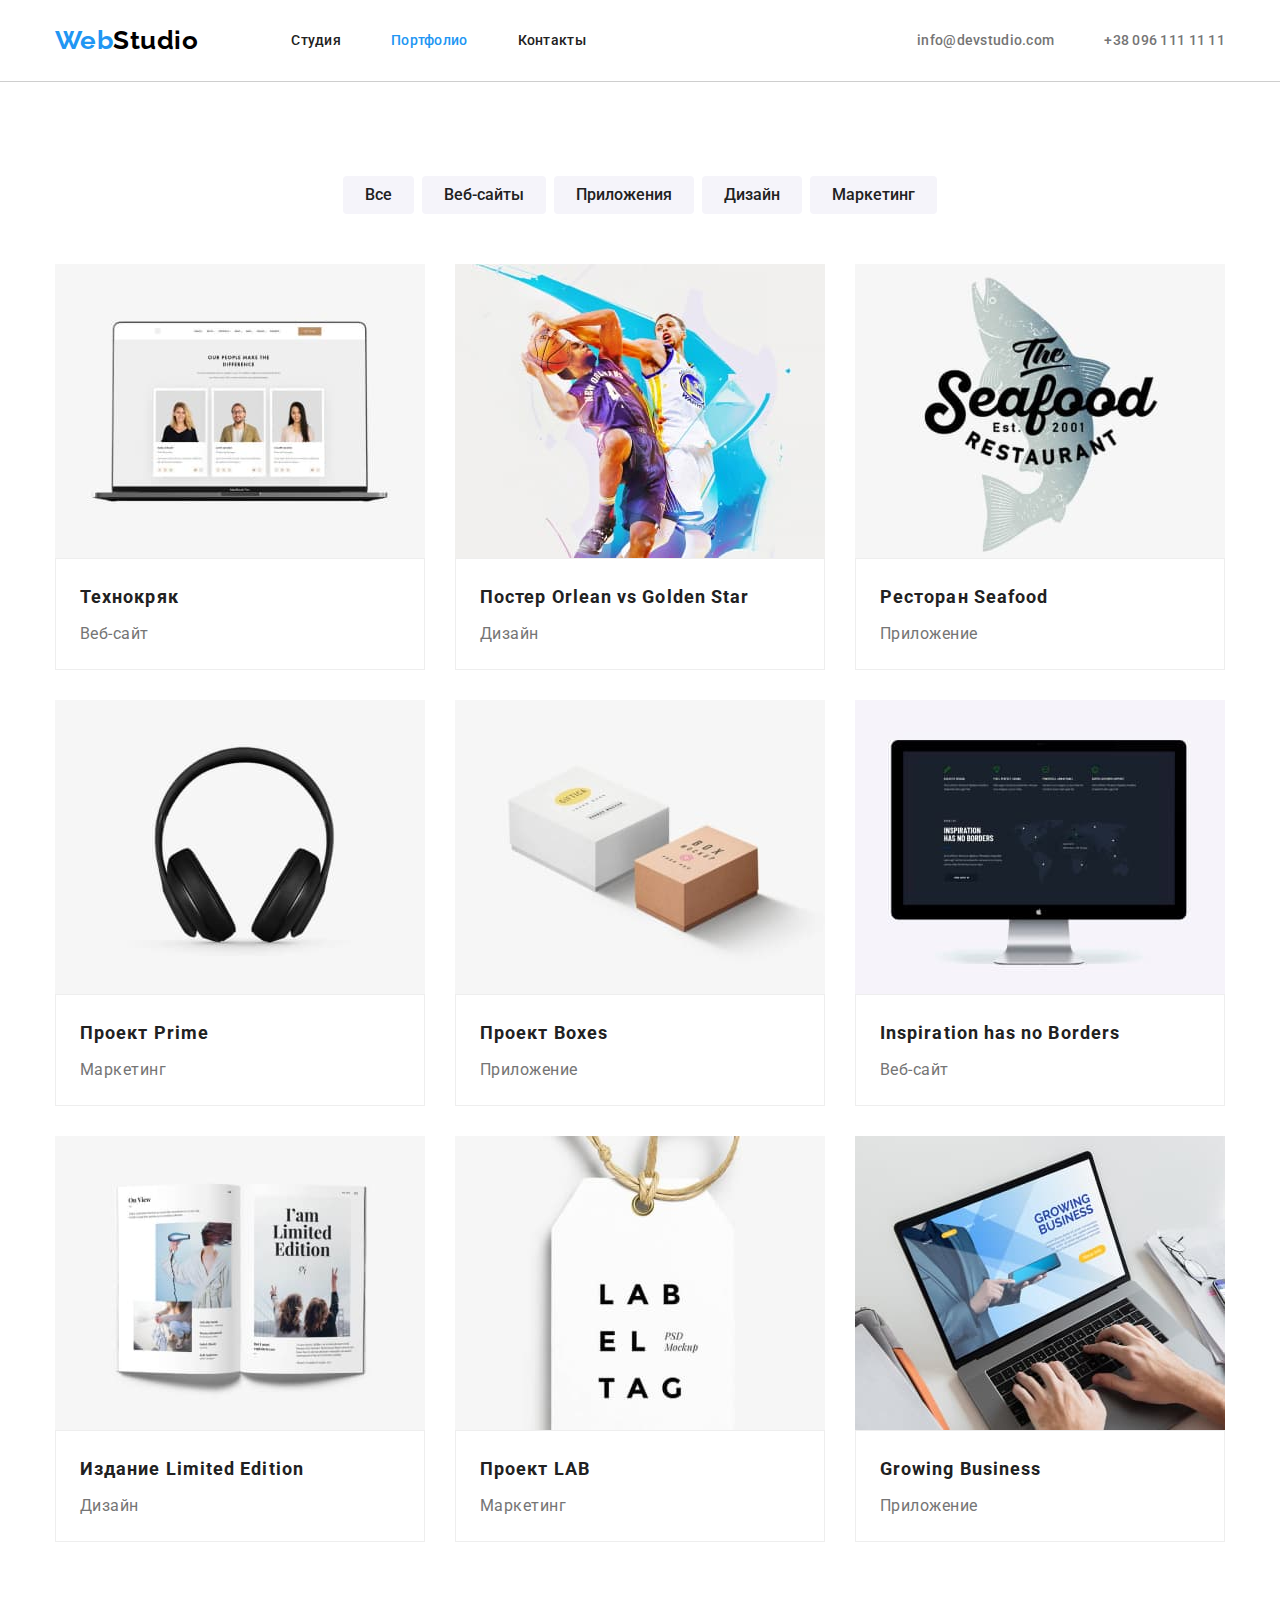
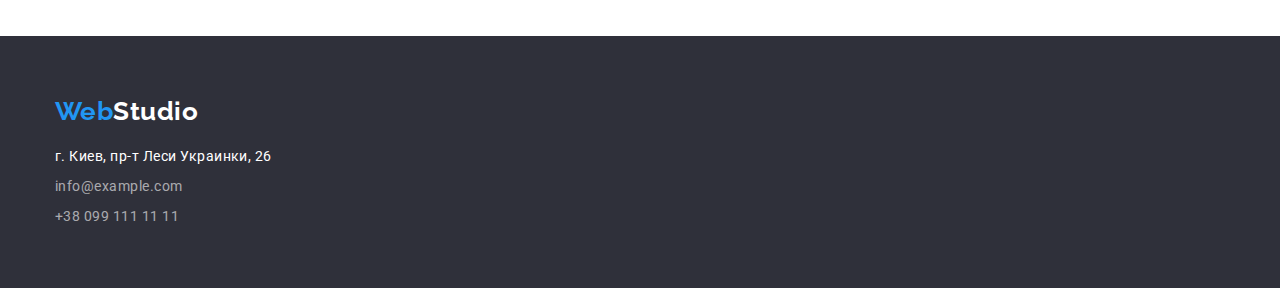
==== portfolio.html @ 85ff2ab3 "Копія файлів з дз 3" ====
<!DOCTYPE html>
<html lang="ru">
<head>
    <meta charset="UTF-8">
    <meta http-equiv="X-UA-Compatible" content="IE=edge">
    <meta name="viewport" content="width=device-width, initial-scale=1.0">
    <link rel="preconnect" href="https://fonts.googleapis.com">
    <link rel="preconnect" href="https://fonts.gstatic.com" crossorigin>
    <link href="https://fonts.googleapis.com/css2?family=Raleway:wght@700&family=Roboto:wght@400;500;700;900&display=swap" rel="stylesheet">
    <link rel="stylesheet" href="https://cdnjs.cloudflare.com/ajax/libs/modern-normalize/1.1.0/modern-normalize.min.css">
    <title>Portfolio</title>
    <link rel="stylesheet" href="./css/styles.css">
    
</head>
<body>
    <header class="header-section">
    <div class="container header-container">
        <a href="" class="logo link" lang="en">Web<span class="header-logo">Studio</span></a>
        <nav>
            <ul class="list header-nav">
                <li class="nav-item"><a href="./index.html" class="header-link link">Студия</a></li>
                <li class="nav-item"><a href="./portfolio.html" class="header-link link current">Портфолио</a></li>
                <li class="nav-item"><a href="" class="header-link link">Контакты</a></li>
            </ul>
        </nav>
        <ul class="list header-cont">
            <li class="cont-item"><a href="malito:info@devstudio.com" class="header-contact link">info@devstudio.com</a></li>
            <li class="cont-item"><a href="tel:+380961111111" class="header-contact link">+38 096 111 11 11</a></li>
        </ul>
    </div>  
    </header>
    <main>
        <section class="section">
        <div class="container">
            <h1 class="visualy-hidden">Портфолио</h1>
            <ul class="list porfolio-button">
                <li class="portfolio-item-btn"><button type="button" class="button-secondary">Все</button></li>
                <li class="portfolio-item-btn"><button type="button" class="button-secondary">Веб-сайты</button></li>
                <li class="portfolio-item-btn"><button type="button" class="button-secondary">Приложения</button></li>
                <li class="portfolio-item-btn"><button type="button" class="button-secondary">Дизайн</button></li>
                <li class="portfolio-item-btn"><button type="button" class="button-secondary">Маркетинг</button></li>
            </ul>
            <ul class="list portfolio-list">
                <li class="portfolio-item">
                    <img src="./images/img21.jpg" alt="Открытый ноутбук" width="370" height="294">
                 <div class="portfolio-cards">
                    <h2 class="portfolio-title">Технокряк</h2>
                    <p class="portfolio-text">Веб-сайт</p>
                 </div>
                </li>
                <li class="portfolio-item">
                    <img src="./images/img22.jpg" alt="Два баскетболиста" width="370" height="294">
                 <div class="portfolio-cards">
                    <h2 class="portfolio-title">Постер <span lang="en">Orlean vs Golden Star</span></h2>
                    <p class="portfolio-text">Дизайн</p>
                 </div>
                </li>
                <li class="portfolio-item">
                    <img src="./images/img23.jpg" alt="Логотип ресторана" width="370" height="294">
                  <div class="portfolio-cards">
                    <h2 class="portfolio-title">Ресторан <span lang="en">Seafood</span></h2>
                    <p class="portfolio-text">Приложение</p>
                 </div>
                </li>
                <li class="portfolio-item">
                    <img src="./images/img24.jpg" alt="Наушники" width="370" height="294">
                 <div class="portfolio-cards">
                    <h2 class="portfolio-title">Проект <span lang="en">Prime</span></h2>
                    <p class="portfolio-text">Маркетинг</p>
                 </div>
                </li>
                <li class="portfolio-item">
                    <img src="./images/img25.jpg" alt="Две коробки" width="370" height="294">
                  <div class="portfolio-cards">
                    <h2 class="portfolio-title">Проект <span lang="en">Boxes</span></h2>
                    <p class="portfolio-text">Приложение</p>
                 </div>
                </li>
                <li class="portfolio-item">
                    <img src="./images/img26.jpg" alt="Работающий монитор" width="370" height="294">
                  <div class="portfolio-cards">
                    <h2 lang="en" class="portfolio-title">Inspiration has no Borders</h2>
                    <p class="portfolio-text">Веб-сайт</p>
                 </div>
                </li>
                <li class="portfolio-item">
                    <img src="./images/img27.jpg" alt="Открытая книга" width="370" height="294">
                 <div class="portfolio-cards">
                    <h2 class="portfolio-title">Издание <span>Limited Edition</span></h2>
                    <p class="portfolio-text">Дизайн</p>
                 </div>
                </li>
                <li class="portfolio-item">
                    <img src="./images/img28.jpg" alt="Бирка" width="370" height="294">
                 <div class="portfolio-cards">
                    <h2 class="portfolio-title">Проект <span>LAB</span></h2>
                    <p class="portfolio-text">Маркетинг</p>
                 </div>
                </li>
                <li class="portfolio-item">
                    <img src="./images/img29.jpg" alt="Работа на ноутбуке" width="370" height="294">
                  <div class="portfolio-cards">
                    <h2 lang="en" class="portfolio-title">Growing Business</h2>
                    <p class="portfolio-text">Приложение</p>
                 </div> 
                </li>
            </ul>
        </div>
        </section>
    </main>
    <footer class="footer">
        <div class="container footer-section">
            <a href="" class="logo link logo-link" lang="en">Web<span class="footer-logo">Studio</span></a>
            <address>
                <ul class="list footer-list">
                    <li class="footer-item"><a href="https://goo.gl/maps/xNYy4oC4myurMbKr9" class="footer-link link" target="_blank" rel="noopener noreferer nofollow">г. Киев, пр-т Леси Украинки, 26</a></li>
                    <li class="footer-item"><a href="malito:info@example.com" class="footer-contact link">info@example.com</a></li>
                    <li class="footer-item"><a href="tel:+380991111111" class="footer-contact link">+38 099 111 11 11</a></li>
                </ul>   
            </address>
        </div>
        </footer>
</body>
</html>
---- css/styles.css ----
/* цвет текста заголовков, ссылок #212121 */ 

/* основной цвет текста #757575 */

/* текст белый #FFFFFF */

/* цвет ссылок в футере тел., почта #FFFFFF99 */

/* цвет ссылок активных #2196F3 */

:root {
    --primary-text-color: #757575;
    --title-text-color: #212121;
    --accent-color: #2196F3;
    --light-text-color: #FFFFFF;
    --primary-bg-color: #FFFFFF;
    --dark-bg-color: #2F303A;
    --buttom-bg-color: #F5F4FA;  
}

html {
    box-sizing: border-box;
}

*,
*::before,
*::after {
    box-sizing: inherit;
}

body {
    font-family: Roboto, sans-serif;
    letter-spacing: 0.03em;
    background-color: var(--primary-bg-color);
    color: var(--primary-text-color);
}

h1,
h2,
h3,
h4,
h5,
h6,
p {
    margin: 0;
}

ul,
ol {
    padding-left: 0;
    margin: 0;
}
img {
    display: block;
}

.container {
    width: 1200px;
    padding-left: 15px;
    padding-right: 15px;
    margin: 0 auto;
    /* outline: 2px solid red; */
}
.list {
    list-style: none;
}
.link {
    text-decoration: none;
}
.visualy-hidden {
    position: absolute;
    white-space: nowrap;
    width: 1px;
    height: 1px;
    overflow: hidden;
    border: 0;
    padding: 0;
    clip: rect(0 0 0 0);
    clip-path: inset(50%);
    margin: -1px;
}
.section {
    padding-top: 94px;
    padding-bottom: 94px;
}
.logo {
    margin-right: 93px;
    color: var(--accent-color);
    font-family: 'Raleway';
    font-weight: 700;
    font-size: 26px;
    line-height: 1.2;
}

/* Header */

.header-section {
    padding: 25px 0px;
    border-bottom: 1px solid #cecece; 
}
.header-container {
    display: flex;
    align-items: center;
}
.header-logo {
    color: #000000;
} 
.header-nav {
    display: flex;
}
.header-nav .nav-item:not(:last-child) {
    margin-right: 50px;
}
.header-cont {
    display: flex;
    margin-left: auto;
}
.header-link {
    display: block;
    height: 16px;
    font-weight: 500;
    font-size: 14px;
    line-height: 1.14;
    letter-spacing: 0.02em;
    color: var(--title-text-color);
}
.header-link:hover,
.header-link:focus {
    color: var(--accent-color);
}
.current {
    color: var(--accent-color);
}
.header-cont .cont-item:not(:last-child) {
    margin-right: 50px;
}
.header-contact {
    font-weight: 500;
    font-size: 14px;
    line-height: 1.14;
    letter-spacing: 0.02em;
    color: var(--primary-text-color); 
}
.header-contact:hover,
.header-contact:focus {
    color: var(--accent-color);
}

/* Hero */
.hero {
    padding-top: 200px;
    padding-bottom: 200px;
    text-align: center;
    background-color: var(--dark-bg-color);
}
.hero-title {
    margin-bottom: 30px;
    font-weight: 900;
    font-size: 44px;
    line-height: 1.36;
    letter-spacing: 0.06em;
    text-transform: uppercase;
    color: var(--light-text-color);
}
.button {
    font-family: inherit;
    font-weight: 700;
    font-size: 16px;
    line-height: 1.88;
    letter-spacing: 0.06em;
    border-radius: 4px;
    padding: 10px 32px;
    color: var(--light-text-color);
    background-color: var(--accent-color);
    cursor: pointer;
}
.button-secondary {
    padding: 6px 22px;
    border-radius: 4px;
    border: transparent;
    font-family: inherit;
    font-weight: 500;
    font-size: 16px;
    line-height: 1.62;
    text-align: center;
    color: var(--title-text-color);
    background-color: var(--buttom-bg-color);
    cursor: pointer;
}
.button-secondary:hover,
.button-secondary:focus {
    color: var(--light-text-color);
    background-color: var(--accent-color);
}
.porfolio-button {
    display: flex;
    justify-content: center;
    margin-bottom: 50px;
}
.porfolio-button .portfolio-item-btn:not(:last-child) {
    margin-right: 8px;
}
/* Section Особенности*/
.spesifics {
    display: flex;
}
.spesifics .item-spesifics:not(:last-child) {
    margin-right: 30px;
}
.item-spesifics {
    width: 270px;
}
.section-title {
    margin-bottom: 50px;
    font-size: 36px;
    line-height: 1.2;
    text-align: center;
    color: var(--title-text-color);
}
/* Webstudio gallery*/

.specifics-title {
    margin-bottom: 10px;
    font-size: 14px;
    line-height: 1.14;
    text-transform: uppercase;
    color: var(--title-text-color);
}
.specifics-text {
    font-size: 14px;
    line-height: 1.71;
}
.work {
    padding-bottom: 94px;
}
.photo-work {
    display: flex;
}
.photo-work .photo-work-item:not(:last-child) {
   margin-right: 30px;
}
.team-section {
    background-color: #f5f4fa;
}
.team-list {
    display: flex;
}
.team-item {
    width: 270px;
}
.team-list .team-item:not(:last-child) {
    margin-right: 30px;
}
.team-cards {
    padding: 30px 0px;
}
.photo-title {
    margin-bottom: 10px;
    text-align: center;
    font-weight: 500;
    font-size: 16px;
    line-height: 1.2;
    color: var(--title-text-color);
}
.photo-text {
    text-align: center;
    font-size: 16px;
    line-height: 1.2;
}

/* Portfolio */

.portfolio-list {
    display: flex;
    flex-wrap: wrap;
    margin-left: -30px;
    margin-top: -30px;
}
.portfolio-item {
    width: calc(100% / 3 - 30px);
    margin-left: 30px;
    margin-top: 30px;
}
.portfolio-cards {
    padding: 20px 24px 20px;
    border: 1px solid #eeeeee;
    
}
.portfolio-title {
    height: 36px;
    margin-bottom: 4px;

    font-size: 18px;
    line-height: 2.0;
    letter-spacing: 0.06em;
    color: var(--title-text-color);
}
.portfolio-text {
    height: 30px;

    font-size: 16px;
    line-height: 1.88;
}

/* Footer */
.footer {
    padding: 60px 0px; 
    background-color: var(--dark-bg-color);
}

.logo-link {
    display: block;
    margin-bottom: 20px;
}
.footer-logo {
    color: #FFFFFF;
}

address {
    font-style: normal;
}
.footer-list .footer-item:not(:last-child) {
    margin-bottom: 9px;
}
.footer-item {
    height: 21px;
}
.footer-link {
    font-size: 14px;
    line-height: 1.71px;
    color: var(--light-text-color);
}
.footer-link:hover,
.footer-link:focus {
    color: var(--accent-color);
}
.footer-contact {
    font-size: 14px;
    line-height: 1.71px;
    color: rgba(255, 255, 255, 0.6);
}
.footer-contact:hover,
.footer-contact:focus {
    color: var(--accent-color)
}
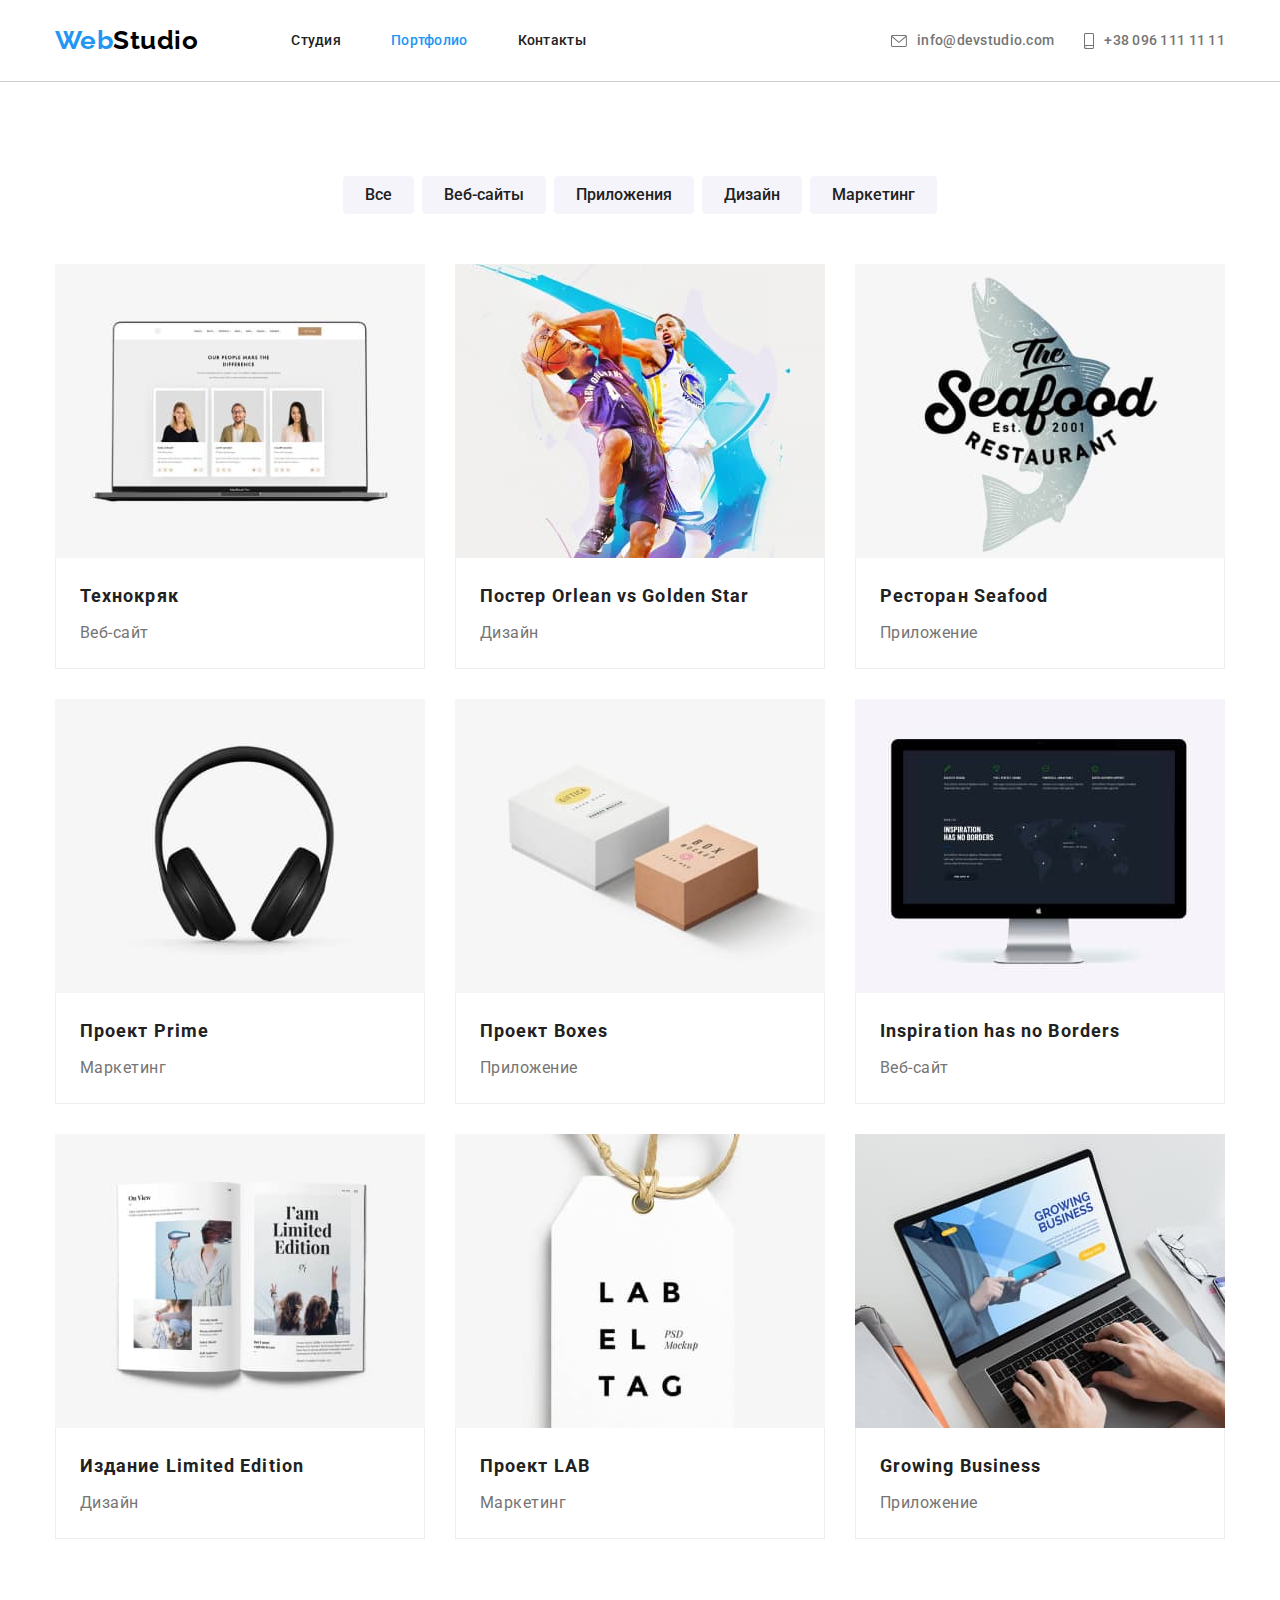
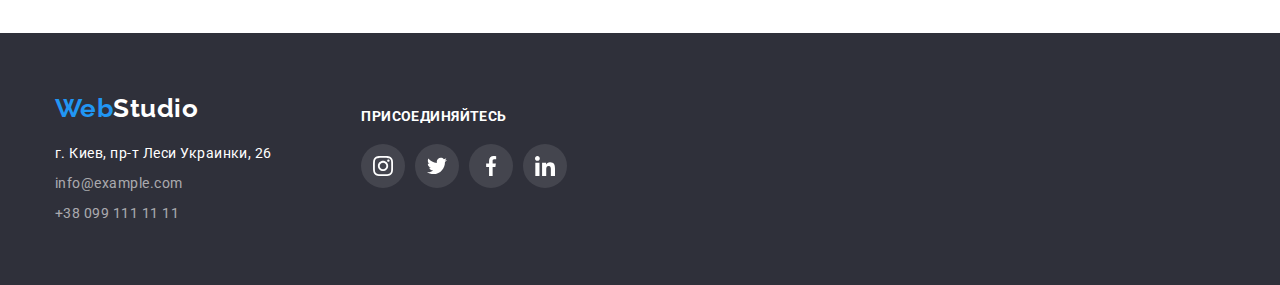
==== commit c547dbb4: "ДЗ 4 повна версія" ====
--- a/portfolio.html
+++ b/portfolio.html
@@ -24,9 +24,15 @@
             </ul>
         </nav>
         <ul class="list header-cont">
-            <li class="cont-item"><a href="malito:info@devstudio.com" class="header-contact link">info@devstudio.com</a></li>
-            <li class="cont-item"><a href="tel:+380961111111" class="header-contact link">+38 096 111 11 11</a></li>
-        </ul>
+            <li class="cont-item"><a href="malito:info@devstudio.com" class="header-contact link">
+                <svg class="icon-header" width="16" height="12">
+                    <use href="./images/icons.svg#icon-envelope"></use>
+                 </svg>info@devstudio.com</a></li>
+            <li class="cont-item"><a href="tel:+380961111111" class="header-contact link">
+                <svg class="icon-header" width="10" height="16">
+                    <use href="./images/icons.svg#icon-smartphone"></use>
+                </svg>+38 096 111 11 11</a></li>
+        </ul> 
     </div>  
     </header>
     <main>
@@ -109,15 +115,50 @@
         </section>
     </main>
     <footer class="footer">
-        <div class="container footer-section">
-            <a href="" class="logo link logo-link" lang="en">Web<span class="footer-logo">Studio</span></a>
-            <address>
-                <ul class="list footer-list">
-                    <li class="footer-item"><a href="https://goo.gl/maps/xNYy4oC4myurMbKr9" class="footer-link link" target="_blank" rel="noopener noreferer nofollow">г. Киев, пр-т Леси Украинки, 26</a></li>
-                    <li class="footer-item"><a href="malito:info@example.com" class="footer-contact link">info@example.com</a></li>
-                    <li class="footer-item"><a href="tel:+380991111111" class="footer-contact link">+38 099 111 11 11</a></li>
-                </ul>   
-            </address>
+        <div class="container footer-container">
+            <div class="footer-contact-container">
+                <a href="" class="logo link logo-link" lang="en">Web<span class="footer-logo">Studio</span></a>
+                <address>
+                    <ul class="list footer-list">
+                        <li class="footer-item"><a href="https://goo.gl/maps/xNYy4oC4myurMbKr9" class="footer-link link" target="_blank" rel="noopener noreferer nofollow">г. Киев, пр-т Леси Украинки, 26</a></li>
+                        <li class="footer-item"><a href="malito:info@example.com" class="footer-contact link">info@example.com</a></li>
+                        <li class="footer-item"><a href="tel:+380991111111" class="footer-contact link">+38 099 111 11 11</a></li>
+                    </ul>   
+                </address>
+            </div>
+            <div class="footer-soc-container">
+                <h2 class="footer-title">Присоединяйтесь</h2>
+                <ul class="footer-soc-list">
+                    <li class="footer-soc-item">
+                        <a href="" class="footer-soc-link">
+                            <svg class="icon-soc-footer" width="20" height="20">
+                                <use href="./images/icons.svg#icon-instagram"></use>
+                            </svg>
+                        </a>
+                    </li>
+                    <li class="footer-soc-item">
+                        <a href="" class="footer-soc-link">
+                            <svg class="icon-soc-footer" width="20" height="20">
+                                <use href="./images/icons.svg#icon-twitter"></use>
+                            </svg>
+                        </a>
+                    </li>
+                    <li class="footer-soc-item">
+                        <a href="" class="footer-soc-link">
+                            <svg class="icon-soc-footer" width="20" height="20">
+                                <use href="./images/icons.svg#icon-facebook"></use>
+                            </svg>
+                        </a>
+                    </li>
+                    <li class="footer-soc-item">
+                        <a href="" class="footer-soc-link">
+                            <svg class="icon-soc-footer" width="20" height="20">
+                                <use href="./images/icons.svg#icon-linkedin"></use>
+                            </svg>
+                        </a>
+                    </li>
+                </ul>
+            </div>
         </div>
         </footer>
 </body>
--- a/css/styles.css
+++ b/css/styles.css
@@ -132,26 +132,41 @@
     color: var(--accent-color);
 }
 .header-cont .cont-item:not(:last-child) {
-    margin-right: 50px;
+    margin-right: 30px;
 }
 .header-contact {
+    display: flex;
+    align-items: center;
     font-weight: 500;
     font-size: 14px;
     line-height: 1.14;
     letter-spacing: 0.02em;
-    color: var(--primary-text-color); 
+    color: var(--primary-text-color);
 }
 .header-contact:hover,
 .header-contact:focus {
     color: var(--accent-color);
 }
+.icon-header {
+    margin-right: 10px;
+    fill: currentColor;
+}
 
 /* Hero */
 .hero {
+    height: 600px;
+    max-width: 1600px;
+    margin-left: auto;
+    margin-right: auto;
     padding-top: 200px;
     padding-bottom: 200px;
     text-align: center;
-    background-color: var(--dark-bg-color);
+    background-color: #C4C4C4;
+    background-image: linear-gradient(
+        rgba(47, 48, 58, 0.4),
+        rgba(47, 48, 58, 0.4)
+        ),
+        url(../images/hero-bg.jpg);
 }
 .hero-title {
     margin-bottom: 30px;
@@ -191,6 +206,7 @@
 .button-secondary:focus {
     color: var(--light-text-color);
     background-color: var(--accent-color);
+    box-shadow: 0px 4px 4px 0px rgba(0, 0, 0, 0.25);
 }
 .porfolio-button {
     display: flex;
@@ -209,6 +225,15 @@
 }
 .item-spesifics {
     width: 270px;
+}
+.container-spesifics {
+    display: flex;
+    height: 120px;
+    justify-content: center;
+    align-items: center;
+    margin-bottom: 30px;
+    background-color: var(--buttom-bg-color); 
+
 }
 .section-title {
     margin-bottom: 50px;
@@ -247,6 +272,8 @@
 }
 .team-item {
     width: 270px;
+    box-shadow: 0px 4px 4px 0px rgba(0, 0, 0, 0.25);
+    border-radius: 4px;
 }
 .team-list .team-item:not(:last-child) {
     margin-right: 30px;
@@ -263,11 +290,72 @@
     color: var(--title-text-color);
 }
 .photo-text {
+    margin-bottom: 16px;
     text-align: center;
     font-size: 16px;
     line-height: 1.2;
 }
-
+.team-soc-list {
+    display: flex;
+    justify-content: center;
+}
+.team-soc {
+    display: flex;
+}
+.team-soc + .team-soc {
+    margin-left: 10px;
+}
+.team-soc-link {
+    display: flex;
+    justify-content: center;
+    align-items: center;
+    width: 44px;
+    height: 44px;
+    border-radius: 50%;
+    color: #afb1b8;
+}
+.team-soc-link:hover,
+.team-soc-link:focus {
+    background-color: var(--accent-color);
+    color: #FFFFFF;
+}
+.icon-soc-team {
+    fill: currentColor;
+}
+.icon-soc-team:hover {
+    fill: currentColor;
+}
+
+/* Постоянные клиенты */
+.client-list {
+    display: flex;
+}
+.client-item + .client-item {
+    margin-left: 30px;
+}
+.client-link {
+    display: flex;
+    width: 170px;
+    height: 92px;
+    border: 1px solid #afb1b8;
+    border-radius: 4px;
+    justify-content: center;
+    align-items: center;
+    cursor: pointer;
+    color: #afb1b8;
+}
+.client-link:hover,
+.client-link:focus {
+    border: solid var(--accent-color);
+    color: var(--accent-color);
+}
+.icon-client {
+    fill: currentColor;
+}
+.icon-client:hover,
+.icon-client:focus {
+    fill: currentColor;
+}
 /* Portfolio */
 
 .portfolio-list {
@@ -281,9 +369,14 @@
     margin-left: 30px;
     margin-top: 30px;
 }
+.portfolio-item:hover {
+    cursor: pointer;
+    box-shadow: 0px 4px 4px 0px rgba(0, 0, 0, 0.25);
+}
 .portfolio-cards {
     padding: 20px 24px 20px;
     border: 1px solid #eeeeee;
+    border-top: none;
     
 }
 .portfolio-title {
@@ -307,7 +400,12 @@
     padding: 60px 0px; 
     background-color: var(--dark-bg-color);
 }
-
+.footer-container {
+    display: flex;
+}
+.footer-contact-container {
+    margin-right: 70px;
+}
 .logo-link {
     display: block;
     margin-bottom: 20px;
@@ -343,5 +441,43 @@
 .footer-contact:focus {
     color: var(--accent-color)
 }
-
-
+.footer-title {
+    font-size: 14px;
+    height: 1.14;
+    letter-spacing: 0.03em;
+    text-transform: uppercase;
+    margin-bottom: 20px;
+    color: var(--light-text-color);
+}
+.footer-soc-container {
+    display: block;
+    width: 206px;
+    height: 80px;
+    margin-top: 15px;
+}
+.footer-soc-list {
+    display: flex;
+}
+.footer-soc-item {
+    display: flex;
+}
+.footer-soc-item + .footer-soc-item {
+    margin-left: 10px;
+}
+.footer-soc-link {
+    display: flex;
+    justify-content: center;
+    align-items: center;
+    width: 44px;
+    height: 44px;
+    border-radius: 50%;
+    cursor: pointer;
+    background-color: rgba(255, 255, 255, 0.1);
+}
+.footer-soc-link:hover,
+.footer-soc-link:focus {
+    background-color: var(--accent-color);
+}
+.icon-soc-footer {
+    fill: #FFFFFF;
+}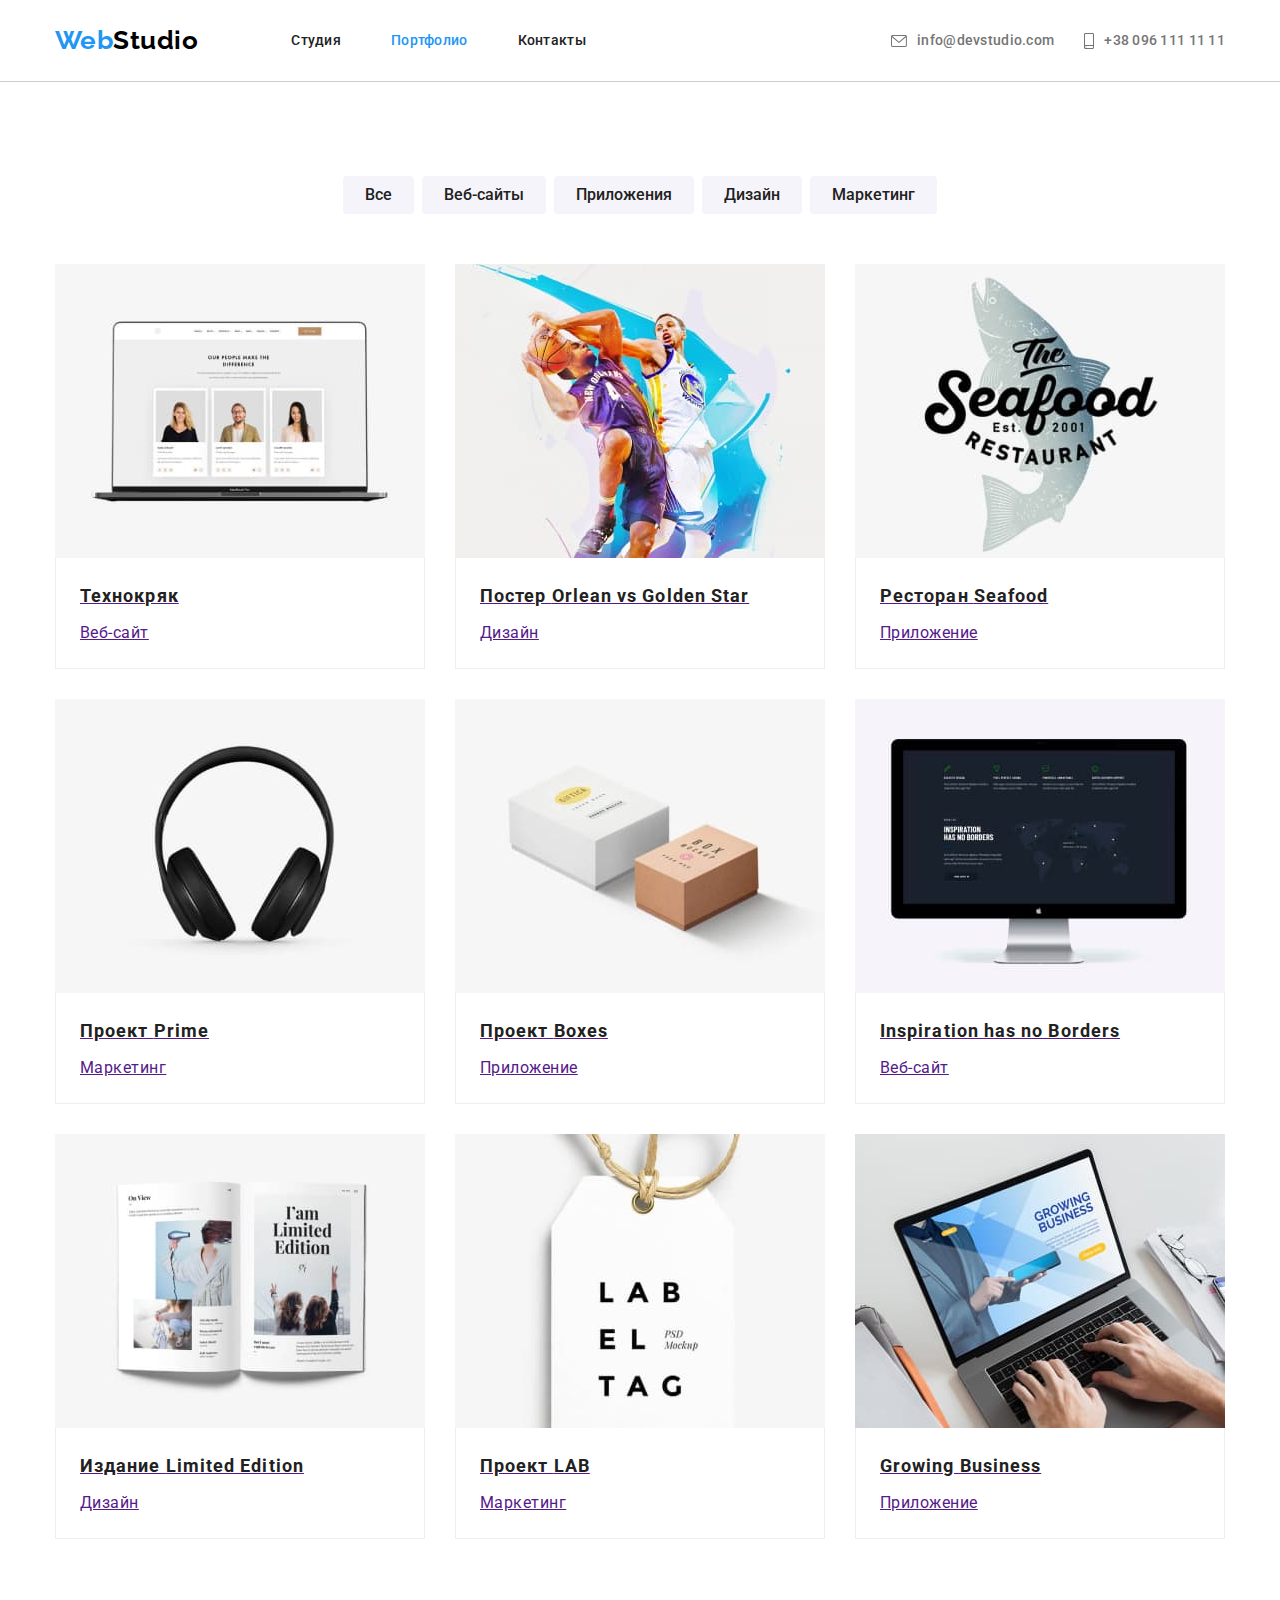
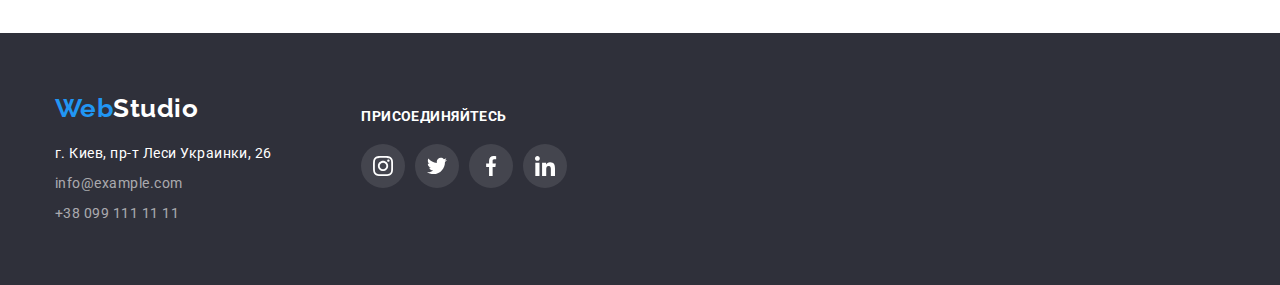
==== commit 50f113f5: "посилання в li Portfolio" ====
--- a/portfolio.html
+++ b/portfolio.html
@@ -48,67 +48,85 @@
             </ul>
             <ul class="list portfolio-list">
                 <li class="portfolio-item">
-                    <img src="./images/img21.jpg" alt="Открытый ноутбук" width="370" height="294">
-                 <div class="portfolio-cards">
-                    <h2 class="portfolio-title">Технокряк</h2>
-                    <p class="portfolio-text">Веб-сайт</p>
-                 </div>
+                    <a href="" class="portfolio-link">
+                        <img src="./images/img21.jpg" alt="Открытый ноутбук" width="370" height="294">
+                        <div class="portfolio-cards">
+                            <h2 class="portfolio-title">Технокряк</h2>
+                            <p class="portfolio-text">Веб-сайт</p>
+                        </div>
+                    </a>
                 </li>
                 <li class="portfolio-item">
-                    <img src="./images/img22.jpg" alt="Два баскетболиста" width="370" height="294">
-                 <div class="portfolio-cards">
-                    <h2 class="portfolio-title">Постер <span lang="en">Orlean vs Golden Star</span></h2>
-                    <p class="portfolio-text">Дизайн</p>
-                 </div>
+                    <a href="" class="portfolio-link">
+                        <img src="./images/img22.jpg" alt="Два баскетболиста" width="370" height="294">
+                        <div class="portfolio-cards">
+                            <h2 class="portfolio-title">Постер <span lang="en">Orlean vs Golden Star</span></h2>
+                            <p class="portfolio-text">Дизайн</p>
+                        </div>
+                    </a>
                 </li>
                 <li class="portfolio-item">
-                    <img src="./images/img23.jpg" alt="Логотип ресторана" width="370" height="294">
-                  <div class="portfolio-cards">
-                    <h2 class="portfolio-title">Ресторан <span lang="en">Seafood</span></h2>
-                    <p class="portfolio-text">Приложение</p>
-                 </div>
+                    <a href="" class="portfolio-link">
+                        <img src="./images/img23.jpg" alt="Логотип ресторана" width="370" height="294">
+                        <div class="portfolio-cards">
+                        <h2 class="portfolio-title">Ресторан <span lang="en">Seafood</span></h2>
+                        <p class="portfolio-text">Приложение</p>
+                        </div>
+                    </a>
                 </li>
                 <li class="portfolio-item">
-                    <img src="./images/img24.jpg" alt="Наушники" width="370" height="294">
-                 <div class="portfolio-cards">
-                    <h2 class="portfolio-title">Проект <span lang="en">Prime</span></h2>
-                    <p class="portfolio-text">Маркетинг</p>
-                 </div>
+                    <a href="" class="portfolio-link">
+                        <img src="./images/img24.jpg" alt="Наушники" width="370" height="294">
+                        <div class="portfolio-cards">
+                        <h2 class="portfolio-title">Проект <span lang="en">Prime</span></h2>
+                        <p class="portfolio-text">Маркетинг</p>
+                         </div>
+                    </a>
                 </li>
                 <li class="portfolio-item">
-                    <img src="./images/img25.jpg" alt="Две коробки" width="370" height="294">
-                  <div class="portfolio-cards">
-                    <h2 class="portfolio-title">Проект <span lang="en">Boxes</span></h2>
-                    <p class="portfolio-text">Приложение</p>
-                 </div>
+                    <a href="" class="portfolio-link">
+                        <img src="./images/img25.jpg" alt="Две коробки" width="370" height="294">
+                        <div class="portfolio-cards">
+                        <h2 class="portfolio-title">Проект <span lang="en">Boxes</span></h2>
+                        <p class="portfolio-text">Приложение</p>
+                        </div>
+                    </a>
                 </li>
                 <li class="portfolio-item">
-                    <img src="./images/img26.jpg" alt="Работающий монитор" width="370" height="294">
-                  <div class="portfolio-cards">
-                    <h2 lang="en" class="portfolio-title">Inspiration has no Borders</h2>
-                    <p class="portfolio-text">Веб-сайт</p>
-                 </div>
+                    <a href="" class="portfolio-link">
+                        <img src="./images/img26.jpg" alt="Работающий монитор" width="370" height="294">
+                        <div class="portfolio-cards">
+                        <h2 lang="en" class="portfolio-title">Inspiration has no Borders</h2>
+                        <p class="portfolio-text">Веб-сайт</p>
+                        </div>
+                    </a>
                 </li>
                 <li class="portfolio-item">
-                    <img src="./images/img27.jpg" alt="Открытая книга" width="370" height="294">
-                 <div class="portfolio-cards">
-                    <h2 class="portfolio-title">Издание <span>Limited Edition</span></h2>
-                    <p class="portfolio-text">Дизайн</p>
-                 </div>
+                    <a href="" class="portfolio-link">
+                        <img src="./images/img27.jpg" alt="Открытая книга" width="370" height="294">
+                        <div class="portfolio-cards">
+                        <h2 class="portfolio-title">Издание <span>Limited Edition</span></h2>
+                        <p class="portfolio-text">Дизайн</p>
+                        </div>
+                    </a>
                 </li>
                 <li class="portfolio-item">
-                    <img src="./images/img28.jpg" alt="Бирка" width="370" height="294">
-                 <div class="portfolio-cards">
-                    <h2 class="portfolio-title">Проект <span>LAB</span></h2>
-                    <p class="portfolio-text">Маркетинг</p>
-                 </div>
+                    <a href="" class="portfolio-link">
+                        <img src="./images/img28.jpg" alt="Бирка" width="370" height="294">
+                        <div class="portfolio-cards">
+                        <h2 class="portfolio-title">Проект <span>LAB</span></h2>
+                        <p class="portfolio-text">Маркетинг</p>
+                        </div>
+                    </a>
                 </li>
                 <li class="portfolio-item">
-                    <img src="./images/img29.jpg" alt="Работа на ноутбуке" width="370" height="294">
-                  <div class="portfolio-cards">
-                    <h2 lang="en" class="portfolio-title">Growing Business</h2>
-                    <p class="portfolio-text">Приложение</p>
-                 </div> 
+                    <a href="" class="portfolio-link">
+                        <img src="./images/img29.jpg" alt="Работа на ноутбуке" width="370" height="294">
+                        <div class="portfolio-cards">
+                        <h2 lang="en" class="portfolio-title">Growing Business</h2>
+                        <p class="portfolio-text">Приложение</p>
+                        </div>
+                    </a>
                 </li>
             </ul>
         </div>
--- a/css/styles.css
+++ b/css/styles.css
@@ -346,7 +346,7 @@
 }
 .client-link:hover,
 .client-link:focus {
-    border: solid var(--accent-color);
+    border-color: var(--accent-color);
     color: var(--accent-color);
 }
 .icon-client {
@@ -369,7 +369,12 @@
     margin-left: 30px;
     margin-top: 30px;
 }
-.portfolio-item:hover {
+
+.portfolio-link {
+    display: block;
+}
+
+.portfolio-link:hover {
     cursor: pointer;
     box-shadow: 0px 4px 4px 0px rgba(0, 0, 0, 0.25);
 }
